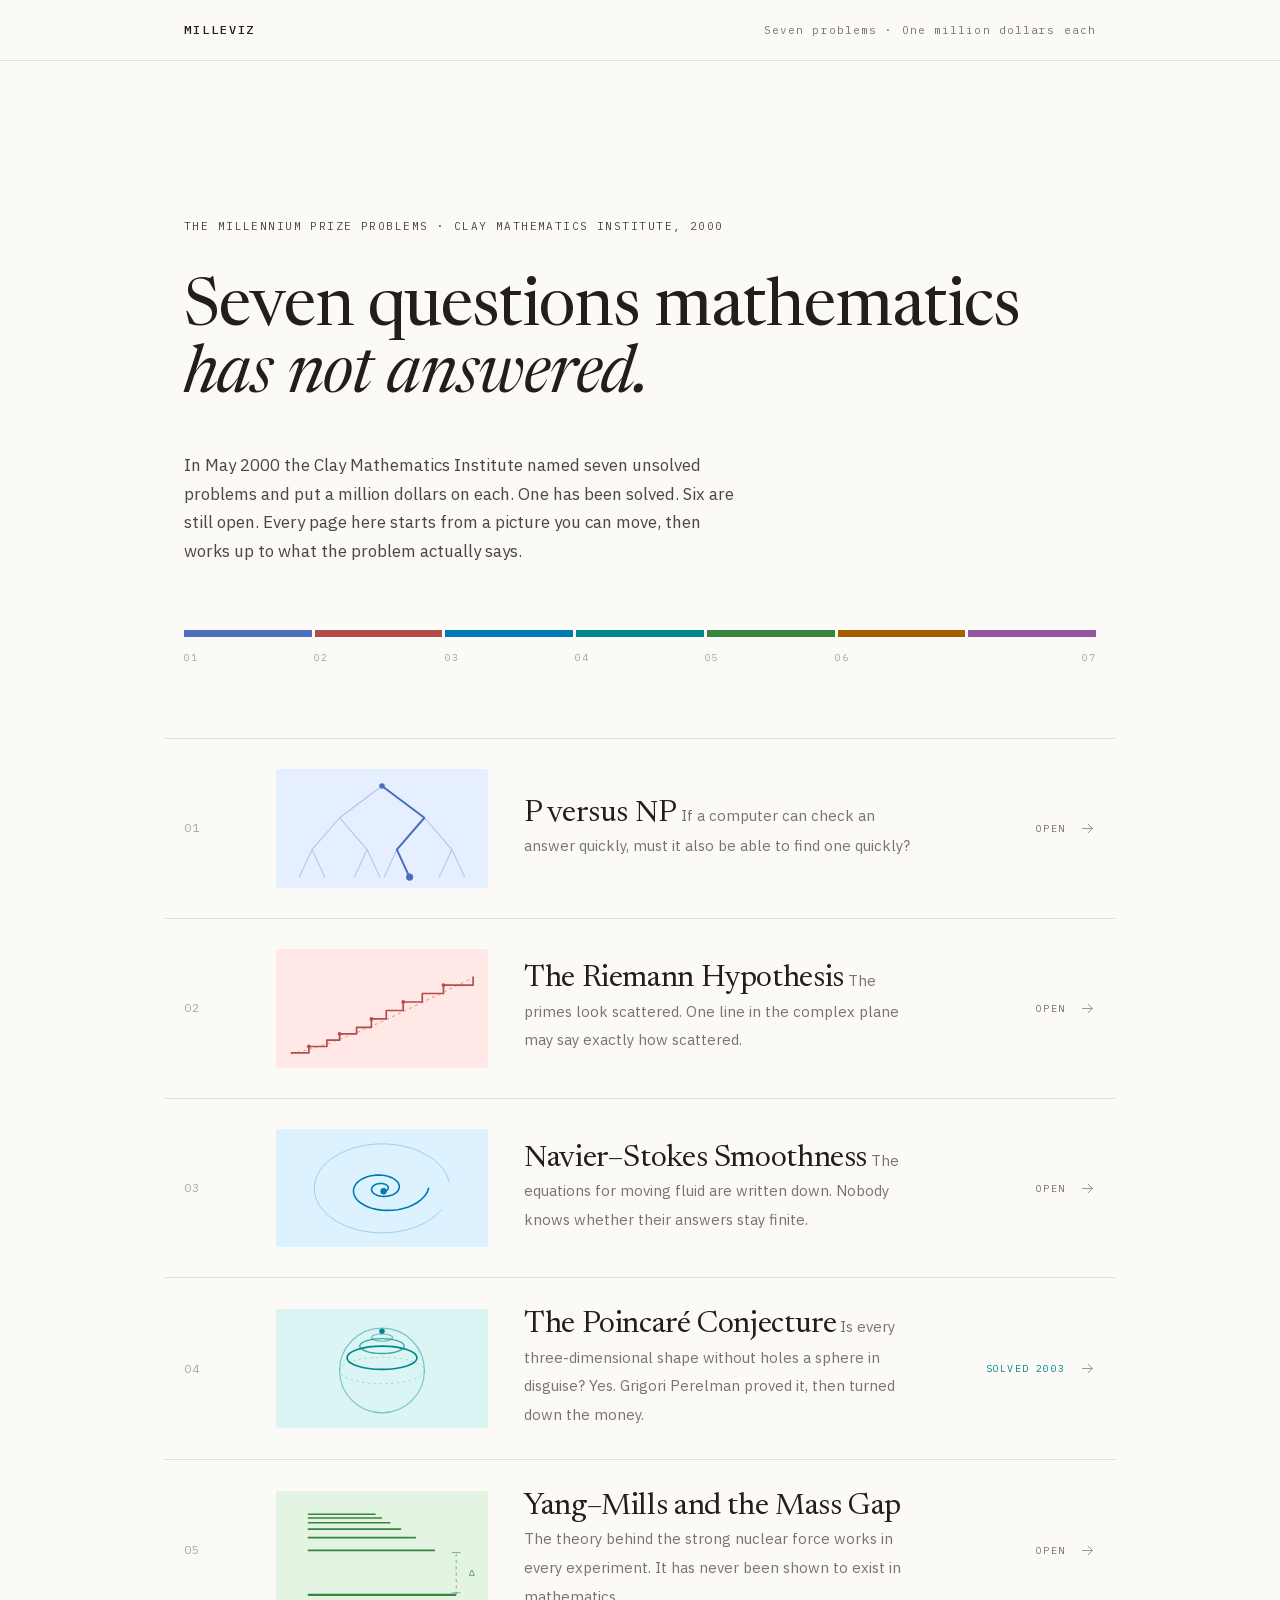
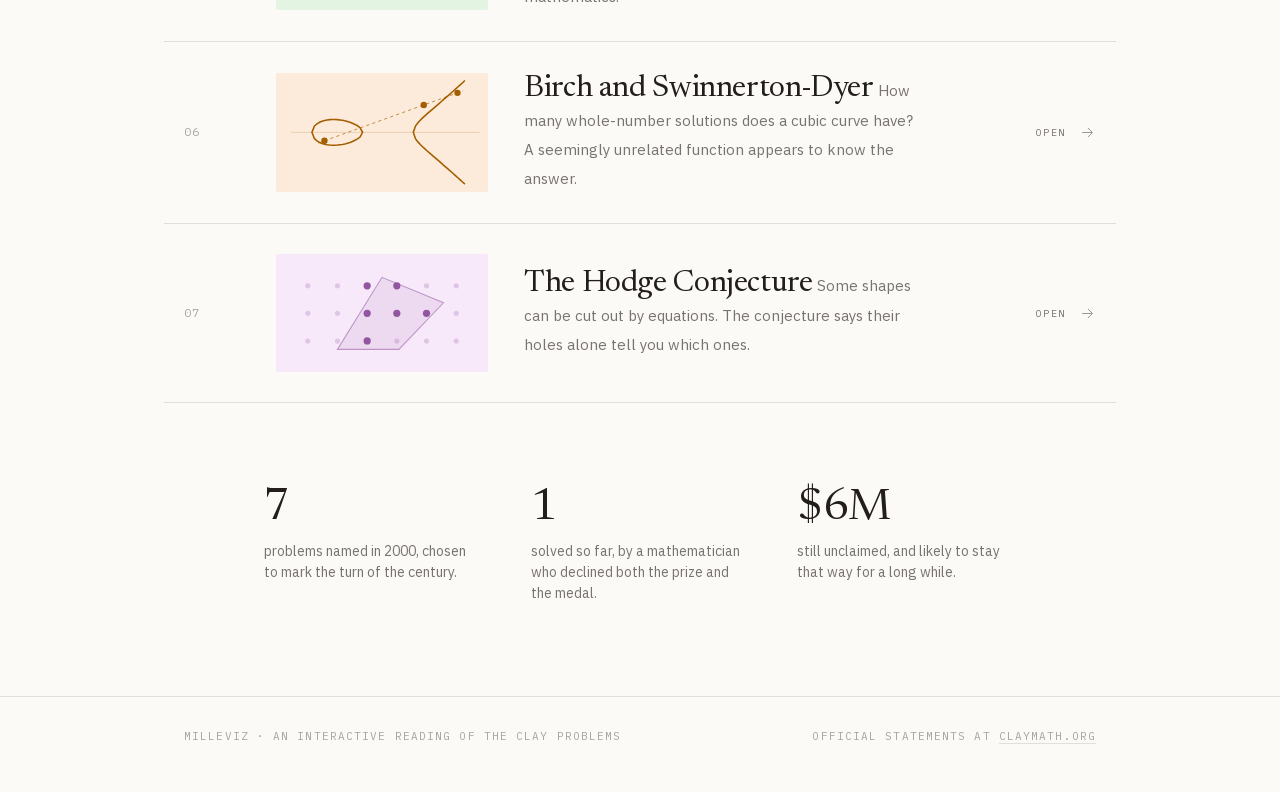
==== public/index.html @ 5b871f86 "Add the site shell and the Riemann Hypothesis page The design system lives in one stylesheet: paper " ====
<!doctype html>
<html lang="en">
<head>
<meta charset="utf-8">
<meta name="viewport" content="width=device-width, initial-scale=1">
<title>MilleViz: the Millennium Prize Problems, drawn</title>
<meta name="description" content="The seven Millennium Prize Problems explained from the picture up, with visuals you can move. P versus NP, Riemann, Navier-Stokes, Poincare, Yang-Mills, Birch and Swinnerton-Dyer, Hodge.">
<link rel="canonical" href="https://milleviz.xera.ac/">
<meta property="og:type" content="website">
<meta property="og:title" content="MilleViz: the Millennium Prize Problems, drawn">
<meta property="og:description" content="Seven questions mathematics has not answered, explained from the picture up.">
<meta property="og:url" content="https://milleviz.xera.ac/">
<link rel="icon" href="favicon.svg" type="image/svg+xml">
<link rel="stylesheet" href="styles.css">
</head>
<body>

<header class="topbar">
  <div class="wrap">
    <span class="wordmark">MILLEVIZ</span>
    <span class="topbar-note">Seven problems &middot; One million dollars each</span>
  </div>
</header>

<main>
  <section class="hero wrap">
    <p class="eyebrow">The Millennium Prize Problems &middot; Clay Mathematics Institute, 2000</p>
    <h1>Seven questions mathematics <em>has not answered.</em></h1>
    <p>In May 2000 the Clay Mathematics Institute named seven unsolved problems and put a million dollars on each. One has been solved. Six are still open. Every page here starts from a picture you can move, then works up to what the problem actually says.</p>
  </section>

  <nav class="wrap" aria-label="Jump to a problem">
    <div class="spectrum">
      <a href="problems/p-vs-np.html" style="background:#4c6ebd" aria-label="P versus NP"></a>
      <a href="problems/riemann.html" style="background:#b14e49" aria-label="The Riemann Hypothesis"></a>
      <a href="problems/navier-stokes.html" style="background:#007bb2" aria-label="Navier-Stokes smoothness"></a>
      <a href="problems/poincare.html" style="background:#008889" aria-label="The Poincare Conjecture"></a>
      <a href="problems/yang-mills.html" style="background:#38853e" aria-label="Yang-Mills and the mass gap"></a>
      <a href="problems/bsd.html" style="background:#a45e00" aria-label="Birch and Swinnerton-Dyer"></a>
      <a href="problems/hodge.html" style="background:#9256a0" aria-label="The Hodge Conjecture"></a>
    </div>
    <div class="spectrum-keys" aria-hidden="true">
      <span>01</span><span>02</span><span>03</span><span>04</span><span>05</span><span>06</span><span>07</span>
    </div>
  </nav>

  <div class="list wrap">

    <a class="row" href="problems/p-vs-np.html" style="--accent:#4c6ebd;--tint:#e5efff">
      <span class="idx">01</span>
      <span class="thumb"><svg viewBox="0 0 200 112" fill="none" aria-hidden="true">
        <g stroke="#4c6ebd" stroke-width="1" opacity=".34" stroke-linecap="round"><path d="M100,16 60,46 M100,16 140,46 M60,46 34,76 M60,46 86,76 M140,46 114,76 M140,46 166,76 M34,76 22,102 M34,76 46,102 M86,76 74,102 M86,76 98,102 M114,76 102,102 M166,76 154,102 M166,76 178,102"/></g>
        <path d="M100,16 140,46 114,76 126,102" stroke="#4c6ebd" stroke-width="1.9" stroke-linecap="round" stroke-linejoin="round"/>
        <circle cx="126" cy="102" r="3.4" fill="#4c6ebd"/><circle cx="100" cy="16" r="2.6" fill="#4c6ebd"/>
      </svg></span>
      <span class="text"><span class="t">P versus NP</span>
        <span class="q">If a computer can check an answer quickly, must it also be able to find one quickly?</span></span>
      <span class="status"><em>Open</em>
        <svg class="arw" viewBox="0 0 24 24" width="17" height="17" fill="none" stroke="currentColor" stroke-width="1.4" stroke-linecap="round" stroke-linejoin="round" aria-hidden="true"><path d="M5 12h13M13 6l6 6-6 6"/></svg></span>
    </a>

    <a class="row" href="problems/riemann.html" style="--accent:#b14e49;--tint:#ffe8e5">
      <span class="idx">02</span>
      <span class="thumb"><svg viewBox="0 0 200 112" fill="none" aria-hidden="true">
        <path d="M14,98 H31 V92 H48 V86 H60 V80 H76 V74 H90 V66 H104 V58 H120 V50 H138 V42 H158 V34 H186 V26" stroke="#b14e49" stroke-width="1.6" stroke-linejoin="round"/>
        <path d="M14,99 C62,89 112,63 186,27" stroke="#b14e49" stroke-width="1" opacity=".45" stroke-dasharray="3 3"/>
        <g fill="#b14e49"><circle cx="31" cy="92" r="1.8"/><circle cx="60" cy="80" r="1.8"/><circle cx="90" cy="66" r="1.8"/><circle cx="120" cy="50" r="1.8"/><circle cx="158" cy="34" r="1.8"/></g>
      </svg></span>
      <span class="text"><span class="t">The Riemann Hypothesis</span>
        <span class="q">The primes look scattered. One line in the complex plane may say exactly how scattered.</span></span>
      <span class="status"><em>Open</em>
        <svg class="arw" viewBox="0 0 24 24" width="17" height="17" fill="none" stroke="currentColor" stroke-width="1.4" stroke-linecap="round" stroke-linejoin="round" aria-hidden="true"><path d="M5 12h13M13 6l6 6-6 6"/></svg></span>
    </a>

    <a class="row" href="problems/navier-stokes.html" style="--accent:#007bb2;--tint:#ddf2ff">
      <span class="idx">03</span>
      <span class="thumb"><svg viewBox="0 0 200 112" fill="none" aria-hidden="true">
        <path d="M156.2,76.1 151.3,81.1 145.4,85.6 138.6,89.5 131,92.8 122.8,95.2 114.1,97 105.2,97.9 96.2,97.9 87.2,97.1 78.5,95.6 70.2,93.2 62.5,90 55.6,86.2 49.5,81.8 44.5,76.9 40.6,71.6 37.8,65.9 36.3,60.1 36.1,54.1 37.1,48.2 39.4,42.5 42.9,37 47.5,31.9 53.2,27.3 59.9,23.3 67.3,19.9 75.4,17.2 83.9,15.3 92.8,14.3 101.8,14 110.8,14.6 119.6,16 128,18.2 135.8,21.2 142.9,24.9 149.2,29.1 154.5,34 158.7,39.2 161.7,44.8 163.5,50.6" stroke="#007bb2" stroke-width=".9" opacity=".3"/>
        <path d="M144,56 142.6,59.7 140.3,63.2 137.3,66.3 133.7,69.1 129.5,71.5 124.9,73.5 120,75 114.9,76.1 109.7,76.7 104.6,76.8 99.6,76.5 94.8,75.8 90.3,74.7 86.3,73.3 82.7,71.5 79.6,69.6 77.1,67.4 75.2,65.1 73.9,62.7 73.2,60.3 73.1,57.9 73.5,55.6 74.5,53.4 75.9,51.3 77.8,49.4 80.1,47.8 82.7,46.4 85.5,45.2 88.5,44.4 91.6,43.8 94.7,43.5 97.8,43.4 100.8,43.7 103.7,44.1 106.3,44.8 108.7,45.7 110.8,46.8 112.6,48 114.1,49.3 115.2,50.7 115.9,52.2 116.3,53.7 116.3,55.1 115.9,56.5 115.3,57.8 114.4,59.1 113.2,60.2 111.8,61.1 110.2,62 108.5,62.6 106.6,63.1 104.8,63.4 102.9,63.6 101,63.6 99.2,63.4 97.5,63.1 95.9,62.7 94.5,62.1 93.2,61.4 92.2,60.7 91.4,59.9 90.7,59 90.3,58.1 90.1,57.3 90.2,56.4 90.4,55.5 90.8,54.8 91.4,54 92.2,53.4 93,52.8 94,52.3 95.1,51.9 96.2,51.7 97.3,51.5 98.5,51.4 99.6,51.4 100.7,51.5 101.7,51.7 102.6,52 103.5,52.4 104.2,52.8 104.8,53.3 105.3,53.7 105.7,54.3 105.9,54.8 106,55.3 105.9,55.9 105.8,56.4 105.5,56.8 105.1,57.3 104.6,57.7 104.1,58 103.5,58.3 102.9,58.5 102.2,58.7 101.5,58.7" stroke="#007bb2" stroke-width="1.5" stroke-linecap="round"/>
        <circle cx="101.5" cy="58.7" r="3" fill="#007bb2"/>
      </svg></span>
      <span class="text"><span class="t">Navier&ndash;Stokes Smoothness</span>
        <span class="q">The equations for moving fluid are written down. Nobody knows whether their answers stay finite.</span></span>
      <span class="status"><em>Open</em>
        <svg class="arw" viewBox="0 0 24 24" width="17" height="17" fill="none" stroke="currentColor" stroke-width="1.4" stroke-linecap="round" stroke-linejoin="round" aria-hidden="true"><path d="M5 12h13M13 6l6 6-6 6"/></svg></span>
    </a>

    <a class="row" href="problems/poincare.html" style="--accent:#008889;--tint:#daf5f4">
      <span class="idx">04</span>
      <span class="thumb"><svg viewBox="0 0 200 112" fill="none" aria-hidden="true">
        <circle cx="100" cy="58" r="40" stroke="#008889" stroke-width="1.1" opacity=".45"/>
        <ellipse cx="100" cy="58" rx="40" ry="12.5" stroke="#008889" stroke-width=".9" opacity=".28" stroke-dasharray="2.5 3"/>
        <ellipse cx="100" cy="46" rx="33" ry="11" stroke="#008889" stroke-width="1.6"/>
        <ellipse cx="100" cy="35" rx="21" ry="7" stroke="#008889" stroke-width="1.3" opacity=".72"/>
        <ellipse cx="100" cy="27" rx="10" ry="3.4" stroke="#008889" stroke-width="1.1" opacity=".5"/>
        <circle cx="100" cy="21" r="2.6" fill="#008889"/>
      </svg></span>
      <span class="text"><span class="t">The Poincar&eacute; Conjecture</span>
        <span class="q">Is every three-dimensional shape without holes a sphere in disguise? Yes. Grigori Perelman proved it, then turned down the money.</span></span>
      <span class="status"><em class="solved">Solved 2003</em>
        <svg class="arw" viewBox="0 0 24 24" width="17" height="17" fill="none" stroke="currentColor" stroke-width="1.4" stroke-linecap="round" stroke-linejoin="round" aria-hidden="true"><path d="M5 12h13M13 6l6 6-6 6"/></svg></span>
    </a>

    <a class="row" href="problems/yang-mills.html" style="--accent:#38853e;--tint:#e3f4e3">
      <span class="idx">05</span>
      <span class="thumb"><svg viewBox="0 0 200 112" fill="none" aria-hidden="true">
        <path d="M30,98 H170" stroke="#38853e" stroke-width="2"/>
        <g stroke="#38853e" stroke-width="1.5"><path d="M30,56 H150"/><path d="M30,44 H132"/><path d="M30,36 H118"/><path d="M30,30 H108"/><path d="M30,25.5 H100"/><path d="M30,22 H94"/></g>
        <path d="M170,98 V56" stroke="#38853e" stroke-width=".9" stroke-dasharray="3 3" opacity=".6"/>
        <path d="M166,96 174,96 M166,58 174,58" stroke="#38853e" stroke-width=".9" opacity=".6"/>
        <text x="182" y="80" font-family="ui-monospace, monospace" font-size="9" fill="#38853e" opacity=".85">&Delta;</text>
      </svg></span>
      <span class="text"><span class="t">Yang&ndash;Mills and the Mass Gap</span>
        <span class="q">The theory behind the strong nuclear force works in every experiment. It has never been shown to exist in mathematics.</span></span>
      <span class="status"><em>Open</em>
        <svg class="arw" viewBox="0 0 24 24" width="17" height="17" fill="none" stroke="currentColor" stroke-width="1.4" stroke-linecap="round" stroke-linejoin="round" aria-hidden="true"><path d="M5 12h13M13 6l6 6-6 6"/></svg></span>
    </a>

    <a class="row" href="problems/bsd.html" style="--accent:#a45e00;--tint:#fcebdb">
      <span class="idx">06</span>
      <span class="thumb"><svg viewBox="0 0 200 112" fill="none" aria-hidden="true">
        <path d="M14,56 H192" stroke="#a45e00" stroke-width=".7" opacity=".28"/>
        <path d="M33.9,56 36.3,50 38.7,47.9 41.1,46.5 43.5,45.5 45.9,44.8 48.3,44.3 50.7,44 53,43.9 55.4,43.9 57.8,44 60.2,44.3 62.6,44.6 65,45.1 67.4,45.8 69.8,46.5 72.1,47.4 74.5,48.5 76.9,49.8 79.3,51.6 81.7,56 79.3,60.4 76.9,62.2 74.5,63.5 72.1,64.6 69.8,65.5 67.4,66.2 65,66.9 62.6,67.4 60.2,67.7 57.8,68 55.4,68.1 53,68.1 50.7,68 48.3,67.7 45.9,67.2 43.5,66.5 41.1,65.5 38.7,64.1 36.3,62 33.9,56Z" stroke="#a45e00" stroke-width="1.5"/>
        <path d="M178.2,104.9 176,102.8 173.8,100.8 171.5,98.8 169.3,96.8 167.1,94.8 164.9,92.9 162.7,90.9 160.5,89 158.2,87.1 156,85.1 153.8,83.2 151.6,81.3 149.4,79.4 147.2,77.5 145,75.6 142.7,73.6 140.5,71.6 138.3,69.6 136.1,67.4 133.9,65 131.7,62.2 129.5,56 131.7,49.8 133.9,47 136.1,44.6 138.3,42.4 140.5,40.4 142.7,38.4 145,36.4 147.2,34.5 149.4,32.6 151.6,30.7 153.8,28.8 156,26.9 158.2,24.9 160.5,23 162.7,21.1 164.9,19.1 167.1,17.2 169.3,15.2 171.5,13.2 173.8,11.2 176,9.2 178.2,7.1" stroke="#a45e00" stroke-width="1.5"/>
        <path d="M40,66 176,17" stroke="#a45e00" stroke-width=".9" stroke-dasharray="3 3" opacity=".7"/>
        <g fill="#a45e00"><circle cx="45.7" cy="63.9" r="3"/><circle cx="139.4" cy="30.2" r="3"/><circle cx="171.2" cy="18.7" r="3"/></g>
      </svg></span>
      <span class="text"><span class="t">Birch and Swinnerton-Dyer</span>
        <span class="q">How many whole-number solutions does a cubic curve have? A seemingly unrelated function appears to know the answer.</span></span>
      <span class="status"><em>Open</em>
        <svg class="arw" viewBox="0 0 24 24" width="17" height="17" fill="none" stroke="currentColor" stroke-width="1.4" stroke-linecap="round" stroke-linejoin="round" aria-hidden="true"><path d="M5 12h13M13 6l6 6-6 6"/></svg></span>
    </a>

    <a class="row" href="problems/hodge.html" style="--accent:#9256a0;--tint:#f7e9fa">
      <span class="idx">07</span>
      <span class="thumb"><svg viewBox="0 0 200 112" fill="none" aria-hidden="true">
        <path d="M58,90 100,22 158,46 116,90 Z" fill="#9256a0" opacity=".1"/>
        <path d="M58,90 100,22 158,46 116,90 Z" stroke="#9256a0" stroke-width="1" opacity=".55"/>
        <g fill="#9256a0" opacity=".24">
          <circle cx="30" cy="30" r="2.4"/><circle cx="58" cy="30" r="2.4"/><circle cx="86" cy="30" r="2.4"/><circle cx="114" cy="30" r="2.4"/><circle cx="142" cy="30" r="2.4"/><circle cx="170" cy="30" r="2.4"/>
          <circle cx="30" cy="56" r="2.4"/><circle cx="58" cy="56" r="2.4"/><circle cx="86" cy="56" r="2.4"/><circle cx="114" cy="56" r="2.4"/><circle cx="142" cy="56" r="2.4"/><circle cx="170" cy="56" r="2.4"/>
          <circle cx="30" cy="82" r="2.4"/><circle cx="58" cy="82" r="2.4"/><circle cx="86" cy="82" r="2.4"/><circle cx="114" cy="82" r="2.4"/><circle cx="142" cy="82" r="2.4"/><circle cx="170" cy="82" r="2.4"/>
        </g>
        <g fill="#9256a0"><circle cx="86" cy="30" r="3.4"/><circle cx="114" cy="30" r="3.4"/><circle cx="86" cy="56" r="3.4"/><circle cx="114" cy="56" r="3.4"/><circle cx="142" cy="56" r="3.4"/><circle cx="86" cy="82" r="3.4"/></g>
      </svg></span>
      <span class="text"><span class="t">The Hodge Conjecture</span>
        <span class="q">Some shapes can be cut out by equations. The conjecture says their holes alone tell you which ones.</span></span>
      <span class="status"><em>Open</em>
        <svg class="arw" viewBox="0 0 24 24" width="17" height="17" fill="none" stroke="currentColor" stroke-width="1.4" stroke-linecap="round" stroke-linejoin="round" aria-hidden="true"><path d="M5 12h13M13 6l6 6-6 6"/></svg></span>
    </a>

  </div>

  <div class="tally wrap">
    <div><div class="n">7</div><p>problems named in 2000, chosen to mark the turn of the century.</p></div>
    <div><div class="n">1</div><p>solved so far, by a mathematician who declined both the prize and the medal.</p></div>
    <div><div class="n">$6M</div><p>still unclaimed, and likely to stay that way for a long while.</p></div>
  </div>
</main>

<footer class="site-foot">
  <div class="wrap">
    <span>MilleViz &middot; an interactive reading of the Clay problems</span>
    <span>Official statements at <a href="https://www.claymath.org/millennium-problems/" rel="noopener">claymath.org</a></span>
  </div>
</footer>

</body>
</html>
---- public/styles.css ----
/* MilleViz. One stylesheet for the index and all seven problem pages.
   The page is black on paper; color belongs to the problem, never to the chrome.
   Each problem page sets --accent and --tint on <body>. */

@font-face {
  font-family: Newsreader;
  src: url(fonts/newsreader-roman.woff2) format('woff2');
  font-weight: 300 600; font-style: normal; font-display: swap;
}
@font-face {
  font-family: Newsreader;
  src: url(fonts/newsreader-italic.woff2) format('woff2');
  font-weight: 300 600; font-style: italic; font-display: swap;
}
@font-face {
  font-family: 'Plex Sans';
  src: url(fonts/plex-sans-400.woff2) format('woff2');
  font-weight: 400 500; font-style: normal; font-display: swap;
}
@font-face {
  font-family: 'Plex Mono';
  src: url(fonts/plex-mono-400.woff2) format('woff2');
  font-weight: 400; font-style: normal; font-display: swap;
}
@font-face {
  font-family: 'Plex Mono';
  src: url(fonts/plex-mono-500.woff2) format('woff2');
  font-weight: 500; font-style: normal; font-display: swap;
}

:root {
  --paper: #fbfaf7;
  --paper-2: #f5f3ef;
  --ink: #241e1a;
  --ink-2: #4c4742;
  --muted: #79736f;
  --faint: #a7a4a0;
  --rule: #e2dfdb;
  --rule-2: #efece9;
  --accent: #241e1a;
  --tint: #f5f3ef;

  --serif: Newsreader, 'Iowan Old Style', 'Palatino Linotype', Palatino, Georgia, serif;
  --sans: 'Plex Sans', -apple-system, 'Helvetica Neue', Arial, sans-serif;
  --mono: 'Plex Mono', ui-monospace, SFMono-Regular, Menlo, Consolas, monospace;
}

*, *::before, *::after { box-sizing: border-box; }

html { -webkit-text-size-adjust: 100%; scroll-behavior: smooth; }
@media (prefers-reduced-motion: reduce) {
  html { scroll-behavior: auto; }
  *, *::before, *::after { animation-duration: .01ms !important; transition-duration: .01ms !important; }
}

body {
  margin: 0;
  background: var(--paper);
  color: var(--ink);
  font-family: var(--sans);
  font-size: 17px;
  line-height: 1.7;
  -webkit-font-smoothing: antialiased;
  text-rendering: optimizeLegibility;
}

a { color: var(--ink); text-decoration: none; }

.wrap { max-width: 1040px; margin: 0 auto; padding-inline: clamp(18px, 5vw, 80px); }
.prose { max-width: 620px; margin-inline: auto; }

/* ---------- shared chrome ---------- */

.topbar {
  border-bottom: 1px solid var(--rule);
}
.topbar .wrap {
  display: flex; align-items: center; justify-content: space-between; gap: 16px;
  padding-block: 20px;
}
.wordmark { font-family: var(--mono); font-size: 12px; letter-spacing: .16em; font-weight: 500; }
.topbar-note { font-family: var(--mono); font-size: 11px; letter-spacing: .1em; color: var(--muted); }
.back { display: inline-flex; align-items: center; gap: 9px; color: var(--muted); }
.back svg { flex: none; }
.back span { font-family: var(--mono); font-size: 11px; letter-spacing: .12em; }
.back:hover { color: var(--ink); }

.eyebrow {
  font-family: var(--mono); font-size: 11px; letter-spacing: .13em;
  color: var(--muted); text-transform: uppercase;
}
.eyebrow-row { display: flex; justify-content: space-between; gap: 20px; flex-wrap: wrap; }
.eyebrow-row .lead { color: var(--accent); }

h1, h2, h3 { font-family: var(--serif); font-weight: 400; letter-spacing: -.015em; margin: 0; }
h1 { font-size: clamp(38px, 6.4vw, 66px); line-height: 1.02; text-wrap: balance; }
h2 { font-size: clamp(27px, 4vw, 38px); line-height: 1.14; text-wrap: balance; }
h3 { font-size: clamp(21px, 2.6vw, 26px); line-height: 1.2; }
h1 em, h2 em { font-style: italic; color: var(--accent); }

p { margin: 0 0 0 0; }
p + p { margin-top: 20px; }
.lede { font-size: clamp(18px, 2.3vw, 20px); line-height: 1.6; color: var(--ink); }
.body-copy { color: var(--ink-2); }
.section-head { margin-top: clamp(64px, 9vw, 104px); }
.section-head h2 { margin-top: 16px; }
.section-head p { margin-top: 22px; }

.claim {
  margin-top: 40px; border-left: 2px solid var(--accent); padding: 4px 0 4px 22px;
}
.claim .eyebrow { color: var(--accent); display: block; margin-bottom: 10px; }
.claim div:last-child { font-size: 16.5px; line-height: 1.65; }

.note {
  margin-top: 28px; background: var(--paper-2); padding: 20px 22px;
  font-size: 14.5px; line-height: 1.65; color: var(--ink-2);
}
.note .eyebrow { display: block; margin-bottom: 8px; }

/* ---------- figures ---------- */

.fig { margin-top: clamp(34px, 5vw, 48px); border-top: 1px solid var(--rule); padding-top: 18px; }
.fig-head {
  display: flex; justify-content: space-between; align-items: baseline; gap: 16px;
  font-family: var(--mono); font-size: 10.5px; letter-spacing: .11em;
  color: var(--muted); text-transform: uppercase; margin-bottom: 16px;
}
.fig-head .n { color: var(--faint); flex: none; }
.fig svg, .fig canvas { display: block; width: 100%; height: auto; }
.fig canvas { aspect-ratio: 1040 / 460; }
.fig-note {
  font-size: 13.5px; line-height: 1.6; color: var(--muted);
  margin-top: 16px; max-width: 620px;
}

/* Figure controls. One row per control: label above, input below. */
.controls {
  display: grid; grid-template-columns: repeat(auto-fit, minmax(230px, 1fr));
  gap: clamp(20px, 4vw, 48px); align-items: end; margin-top: 22px;
}
.ctl-head {
  display: flex; justify-content: space-between; gap: 12px;
  font-family: var(--mono); font-size: 10.5px; letter-spacing: .11em;
  color: var(--muted); text-transform: uppercase; margin-bottom: 4px;
}
.readout { text-align: right; }
.readout .v { font-family: var(--serif); font-size: clamp(32px, 5vw, 46px); line-height: 1; color: var(--accent); }
.readout .k { font-family: var(--mono); font-size: 10.5px; letter-spacing: .11em; color: var(--muted); margin-top: 8px; text-transform: uppercase; }

input[type=range] {
  -webkit-appearance: none; appearance: none;
  background: transparent; width: 100%; height: 26px; margin: 0; cursor: pointer;
}
input[type=range]::-webkit-slider-runnable-track { height: 1px; background: #d6d2cd; }
input[type=range]::-webkit-slider-thumb {
  -webkit-appearance: none; appearance: none;
  width: 17px; height: 17px; margin-top: -8px; border-radius: 50%;
  background: var(--paper); border: 1.5px solid var(--accent);
}
input[type=range]::-moz-range-track { height: 1px; background: #d6d2cd; }
input[type=range]::-moz-range-thumb {
  width: 15px; height: 15px; border-radius: 50%;
  background: var(--paper); border: 1.5px solid var(--accent);
}
input[type=range]:focus-visible { outline: 2px solid var(--accent); outline-offset: 4px; }

.btnrow { display: flex; flex-wrap: wrap; gap: 10px; }
button {
  font-family: var(--mono); font-size: 11px; letter-spacing: .1em; text-transform: uppercase;
  color: var(--ink); background: var(--paper); border: 1px solid var(--rule);
  padding: 10px 16px; min-height: 44px; cursor: pointer;
  transition: border-color 140ms ease, color 140ms ease, background 140ms ease;
}
button:hover { border-color: var(--accent); color: var(--accent); }
button[aria-pressed=true] { background: var(--tint); border-color: var(--accent); color: var(--accent); }
button:focus-visible { outline: 2px solid var(--accent); outline-offset: 2px; }

/* ---------- disclosures ---------- */

.disc { border-top: 1px solid var(--rule); }
.disc:last-of-type { border-bottom: 1px solid var(--rule); }
.disc summary {
  list-style: none; cursor: pointer; padding-block: 22px; min-height: 44px;
  display: flex; justify-content: space-between; align-items: center; gap: 20px;
  font-size: 16px;
}
.disc summary::-webkit-details-marker { display: none; }
.disc summary::after { content: '+'; font-family: var(--mono); font-size: 15px; color: var(--faint); }
.disc[open] summary::after { content: '\2013'; }
.disc summary:focus-visible { outline: 2px solid var(--accent); outline-offset: -2px; }
.disc-body { padding-bottom: 26px; font-size: 14.5px; line-height: 1.7; color: var(--muted); }
.disc-body .eq {
  font-family: var(--serif); font-size: clamp(19px, 3vw, 25px); color: var(--ink);
  line-height: 1.5; margin-bottom: 18px; overflow-x: auto;
}

/* ---------- prev / next ---------- */

.pager { display: grid; grid-template-columns: repeat(2, minmax(0, 1fr)); gap: clamp(16px, 4vw, 40px); margin-top: clamp(56px, 8vw, 76px); }
.pager a { display: block; border-top: 2px solid var(--rule); padding-top: 18px; }
.pager .k { font-family: var(--mono); font-size: 10.5px; letter-spacing: .12em; color: var(--muted); text-transform: uppercase; }
.pager .t { font-family: var(--serif); font-size: clamp(20px, 3vw, 28px); line-height: 1.15; margin-top: 10px; }
.pager .next { text-align: right; }
.pager a:hover .t { color: var(--accent); }

/* ---------- footer ---------- */

.site-foot { margin-top: clamp(60px, 9vw, 92px); border-top: 1px solid var(--rule); }
.site-foot .wrap {
  display: flex; justify-content: space-between; gap: 16px; flex-wrap: wrap;
  padding-block: 30px 46px;
  font-family: var(--mono); font-size: 11px; letter-spacing: .1em; color: var(--faint);
  text-transform: uppercase;
}
.site-foot a { color: var(--faint); border-bottom: 1px solid var(--rule); }
.site-foot a:hover { color: var(--ink); }

/* ---------- index ---------- */

.hero { padding-top: clamp(60px, 11vw, 116px); }
.hero .eyebrow { margin-bottom: clamp(24px, 4vw, 40px); }
.hero h1 { max-width: 900px; }
.hero p { margin-top: clamp(28px, 4vw, 40px); max-width: 560px; color: var(--ink-2); }

.spectrum { display: flex; gap: 3px; align-items: flex-end; margin-top: clamp(44px, 7vw, 64px); }
.spectrum a { flex: 1 1 0; height: 7px; transition: height 160ms ease; }
.spectrum a:hover, .spectrum a:focus-visible { height: 14px; outline: none; }
.spectrum-keys {
  display: flex; margin-top: 12px;
  font-family: var(--mono); font-size: 10px; letter-spacing: .1em; color: var(--faint);
}
.spectrum-keys span { flex: 1 1 0; }
.spectrum-keys span:last-child { text-align: right; }

.list { margin-top: clamp(48px, 7vw, 72px); }
.row {
  display: grid; grid-template-columns: 56px 212px minmax(0, 1fr) 136px;
  gap: clamp(18px, 3vw, 36px); align-items: center;
  padding: 30px 20px; margin-inline: -20px;
  border-top: 1px solid var(--rule);
  transition: background 140ms ease;
}
.list .row:last-child { border-bottom: 1px solid var(--rule); }
.row:hover { background: var(--paper-2); }
.row:focus-visible { outline: 2px solid var(--accent); outline-offset: -2px; }
.row .idx { font-family: var(--mono); font-size: 12px; color: var(--faint); letter-spacing: .06em; }
.row .thumb { border-radius: 2px; overflow: hidden; background: var(--tint); }
.row .thumb svg { display: block; width: 100%; height: auto; }
.row .t { font-family: var(--serif); font-size: clamp(24px, 3.4vw, 31px); line-height: 1.1; letter-spacing: -.012em; transition: color 140ms ease; }
.row:hover .t { color: var(--accent); }
.row .q { font-size: 15px; line-height: 1.55; color: var(--muted); margin-top: 9px; max-width: 430px; }
.row .status { display: flex; align-items: center; justify-content: flex-end; gap: 14px; }
.row .status em {
  font-family: var(--mono); font-size: 10px; letter-spacing: .12em; font-style: normal;
  color: var(--muted); text-transform: uppercase; white-space: nowrap;
}
.row .status .solved { color: var(--accent); }
.row .arw { opacity: .45; transition: transform 160ms ease, opacity 160ms ease; flex: none; }
.row:hover .arw { transform: translateX(5px); opacity: 1; }

.tally {
  display: grid; grid-template-columns: repeat(auto-fit, minmax(200px, 1fr));
  gap: clamp(24px, 5vw, 48px); max-width: 880px; margin-top: clamp(56px, 8vw, 84px);
}
.tally .n { font-family: var(--serif); font-size: clamp(34px, 5vw, 44px); line-height: 1; }
.tally p { font-size: 14px; line-height: 1.5; color: var(--muted); margin-top: 10px; }

@media (max-width: 820px) {
  .row {
    grid-template-columns: 44px minmax(0, 1fr);
    grid-template-areas: 'idx text' 'thumb thumb' 'status status';
    row-gap: 16px; align-items: start;
  }
  .row .idx { grid-area: idx; padding-top: 6px; }
  .row .thumb { grid-area: thumb; }
  .row .text { grid-area: text; }
  .row .status { grid-area: status; justify-content: flex-start; }
  .row .arw { display: none; }
}

@media (max-width: 620px) {
  .pager { grid-template-columns: minmax(0, 1fr); }
  .pager .next { text-align: left; }
  .fig canvas { aspect-ratio: 4 / 3; }
}

/* Figure primitives shared by the scripts. */
.grid-line { stroke: var(--rule-2); stroke-width: 1; }
.axis-line { stroke: #d6d2cd; stroke-width: 1; }
.tick { font-family: var(--mono); font-size: 10px; fill: var(--faint); }
.serieslabel { font-family: var(--mono); font-size: 11px; }
.plot-frame { fill: none; }

/* ---------- problem page ---------- */

.page-hero { padding-top: clamp(56px, 10vw, 108px); }
.page-hero h1 { margin-top: clamp(22px, 4vw, 34px); }
.page-hero .lede { margin-top: clamp(26px, 4vw, 36px); }
.page-hero .body-copy { margin-top: 24px; }
.disclosures { margin-top: clamp(60px, 9vw, 84px); }
noscript .note { display: block; }
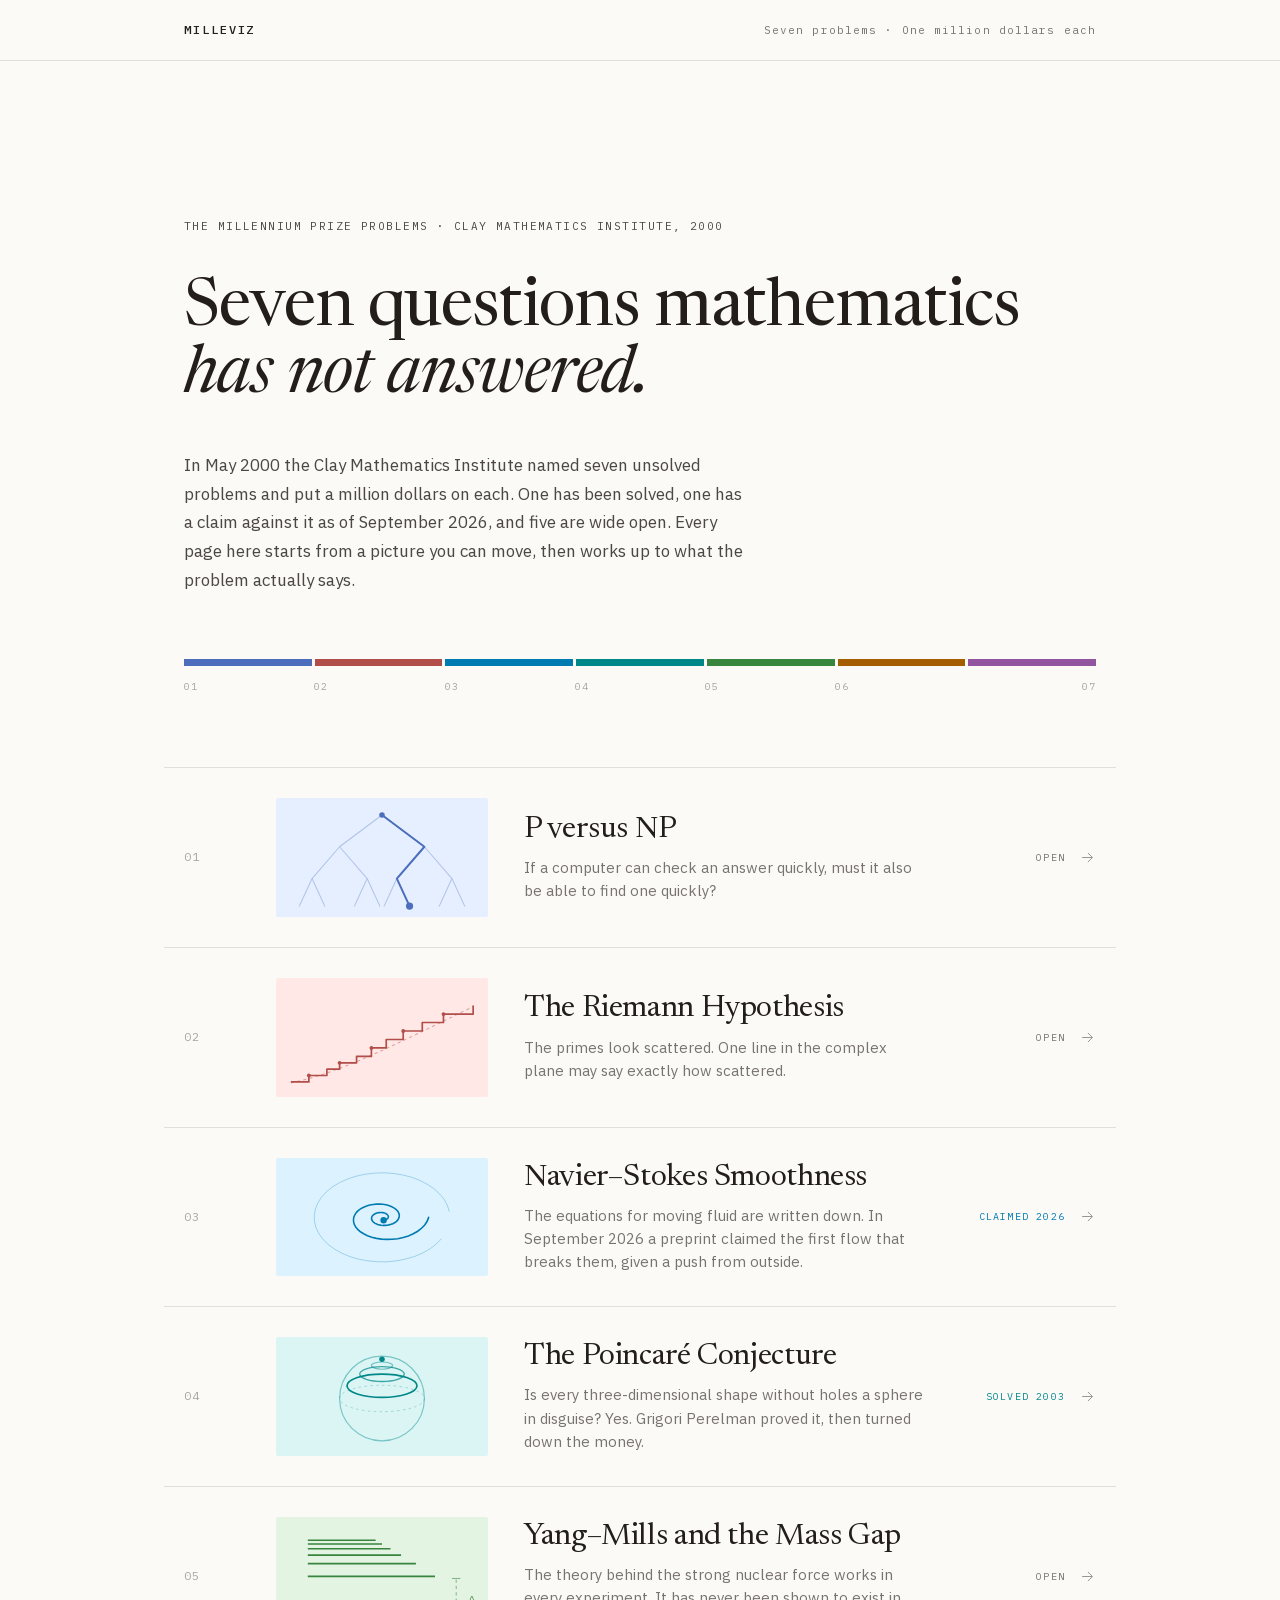
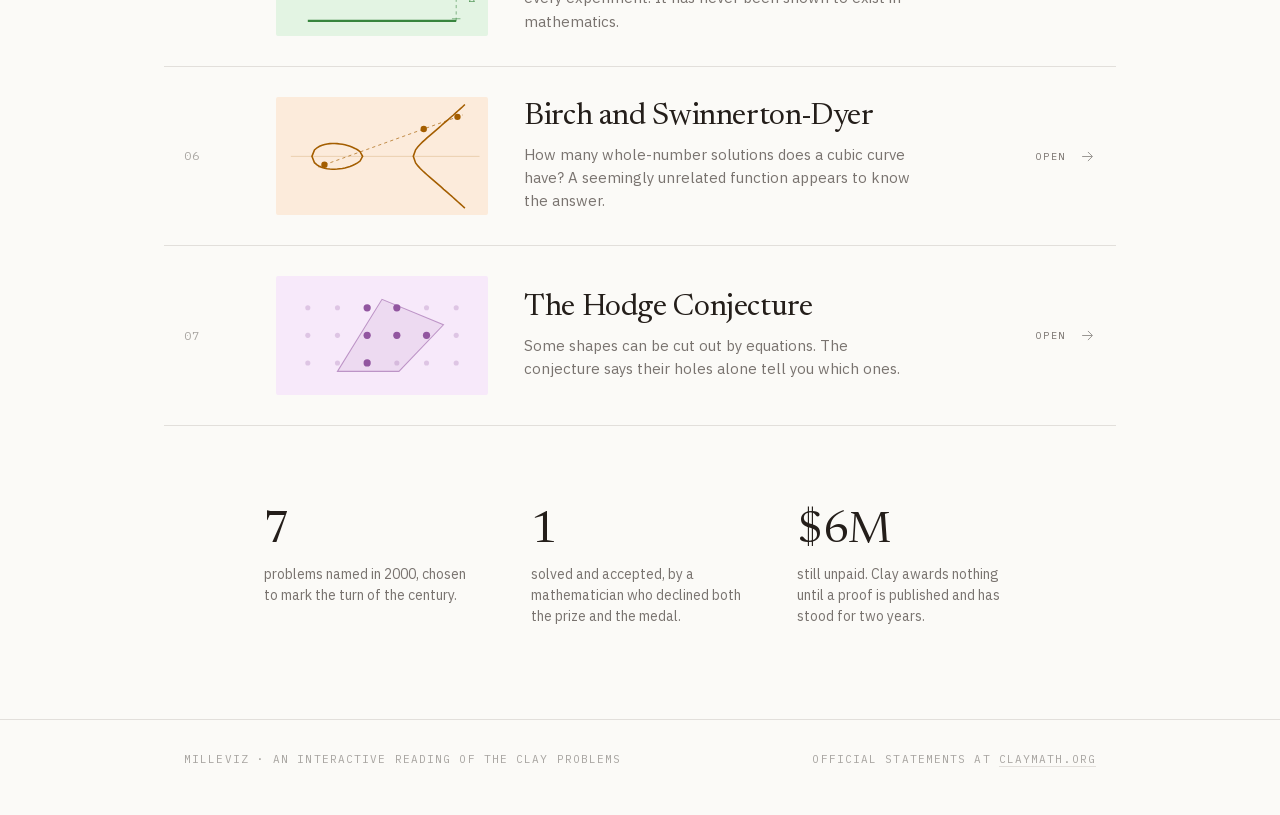
==== commit 31f8c805: "Rewrite the Navier-Stokes page for the September 2026 blowup construction The preprint constructs, f" ====
--- a/public/index.html
+++ b/public/index.html
@@ -4,7 +4,7 @@
 <meta charset="utf-8">
 <meta name="viewport" content="width=device-width, initial-scale=1">
 <title>MilleViz: the Millennium Prize Problems, drawn</title>
-<meta name="description" content="The seven Millennium Prize Problems explained from the picture up, with visuals you can move. P versus NP, Riemann, Navier-Stokes, Poincare, Yang-Mills, Birch and Swinnerton-Dyer, Hodge.">
+<meta name="description" content="The seven Millennium Prize Problems explained from the picture up, with visuals you can move. P versus NP, Riemann, Navier-Stokes and its claimed 2026 solution, Poincare, Yang-Mills, Birch and Swinnerton-Dyer, Hodge.">
 <link rel="canonical" href="https://milleviz.xera.ac/">
 <meta property="og:type" content="website">
 <meta property="og:title" content="MilleViz: the Millennium Prize Problems, drawn">
@@ -26,7 +26,7 @@
   <section class="hero wrap">
     <p class="eyebrow">The Millennium Prize Problems &middot; Clay Mathematics Institute, 2000</p>
     <h1>Seven questions mathematics <em>has not answered.</em></h1>
-    <p>In May 2000 the Clay Mathematics Institute named seven unsolved problems and put a million dollars on each. One has been solved. Six are still open. Every page here starts from a picture you can move, then works up to what the problem actually says.</p>
+    <p>In May 2000 the Clay Mathematics Institute named seven unsolved problems and put a million dollars on each. One has been solved, one has a claim against it as of September 2026, and five are wide open. Every page here starts from a picture you can move, then works up to what the problem actually says.</p>
   </section>
 
   <nav class="wrap" aria-label="Jump to a problem">
@@ -80,8 +80,8 @@
         <circle cx="101.5" cy="58.7" r="3" fill="#007bb2"/>
       </svg></span>
       <span class="text"><span class="t">Navier&ndash;Stokes Smoothness</span>
-        <span class="q">The equations for moving fluid are written down. Nobody knows whether their answers stay finite.</span></span>
-      <span class="status"><em>Open</em>
+        <span class="q">The equations for moving fluid are written down. In September 2026 a preprint claimed the first flow that breaks them, given a push from outside.</span></span>
+      <span class="status"><em class="solved">Claimed 2026</em>
         <svg class="arw" viewBox="0 0 24 24" width="17" height="17" fill="none" stroke="currentColor" stroke-width="1.4" stroke-linecap="round" stroke-linejoin="round" aria-hidden="true"><path d="M5 12h13M13 6l6 6-6 6"/></svg></span>
     </a>
 
@@ -153,8 +153,8 @@
 
   <div class="tally wrap">
     <div><div class="n">7</div><p>problems named in 2000, chosen to mark the turn of the century.</p></div>
-    <div><div class="n">1</div><p>solved so far, by a mathematician who declined both the prize and the medal.</p></div>
-    <div><div class="n">$6M</div><p>still unclaimed, and likely to stay that way for a long while.</p></div>
+    <div><div class="n">1</div><p>solved and accepted, by a mathematician who declined both the prize and the medal.</p></div>
+    <div><div class="n">$6M</div><p>still unpaid. Clay awards nothing until a proof is published and has stood for two years.</p></div>
   </div>
 </main>
 
--- a/public/styles.css
+++ b/public/styles.css
@@ -247,9 +247,12 @@
 .row .idx { font-family: var(--mono); font-size: 12px; color: var(--faint); letter-spacing: .06em; }
 .row .thumb { border-radius: 2px; overflow: hidden; background: var(--tint); }
 .row .thumb svg { display: block; width: 100%; height: auto; }
-.row .t { font-family: var(--serif); font-size: clamp(24px, 3.4vw, 31px); line-height: 1.1; letter-spacing: -.012em; transition: color 140ms ease; }
+.row .text { display: block; }
+.row .t { display: block; font-family: var(--serif); font-size: clamp(24px, 3.4vw, 31px); line-height: 1.1; letter-spacing: -.012em; transition: color 140ms ease; }
 .row:hover .t { color: var(--accent); }
-.row .q { font-size: 15px; line-height: 1.55; color: var(--muted); margin-top: 9px; max-width: 430px; }
+.row .q { display: block; font-size: 15px; line-height: 1.55; color: var(--muted); margin-top: 9px; max-width: 430px; }
+.row .idx { display: block; }
+.row .thumb { display: block; }
 .row .status { display: flex; align-items: center; justify-content: flex-end; gap: 14px; }
 .row .status em {
   font-family: var(--mono); font-size: 10px; letter-spacing: .12em; font-style: normal;
@@ -277,6 +280,8 @@
   .row .text { grid-area: text; }
   .row .status { grid-area: status; justify-content: flex-start; }
   .row .arw { display: none; }
+  /* The bleed that gives the hover state its margin does not fit a phone. */
+  .row { margin-inline: 0; padding-inline: 0; }
 }
 
 @media (max-width: 620px) {
@@ -300,3 +305,57 @@
 .page-hero .body-copy { margin-top: 24px; }
 .disclosures { margin-top: clamp(60px, 9vw, 84px); }
 noscript .note { display: block; }
+
+/* ---------- stat lines and the subset-sum puzzle ---------- */
+
+.statline { display: grid; grid-template-columns: repeat(auto-fit, minmax(210px, 1fr)); gap: clamp(18px, 4vw, 40px); margin: 26px 0 0 0; }
+.statline div { border-top: 1px solid var(--rule); padding-top: 12px; }
+.statline dt { font-family: var(--mono); font-size: 10.5px; letter-spacing: .11em; color: var(--muted); text-transform: uppercase; }
+.statline dd { margin: 8px 0 0 0; font-family: var(--serif); font-size: clamp(20px, 2.6vw, 26px); line-height: 1.2; color: var(--ink); }
+.statline dd.hot { color: var(--accent); }
+
+.puzzle { margin-top: 4px; }
+.chips { display: flex; flex-wrap: wrap; gap: 8px; }
+.chips button {
+  font-family: var(--mono); font-size: 14px; letter-spacing: .02em; text-transform: none;
+  padding: 12px 16px; min-width: 78px; justify-content: center;
+}
+.chips button[aria-pressed=true] { background: var(--accent); border-color: var(--accent); color: var(--paper); }
+.chips button.scan { border-color: var(--accent); color: var(--accent); }
+.puzzle-foot { display: flex; flex-wrap: wrap; gap: clamp(20px, 4vw, 44px); align-items: flex-end; justify-content: space-between; margin-top: 26px; }
+.sumline { display: flex; flex-wrap: wrap; gap: clamp(20px, 4vw, 44px); }
+.sumline div { display: flex; flex-direction: column; gap: 6px; }
+.sumline .k { font-family: var(--mono); font-size: 10.5px; letter-spacing: .11em; color: var(--muted); text-transform: uppercase; }
+.sumline .v { font-family: var(--serif); font-size: clamp(26px, 4vw, 36px); line-height: 1; }
+.sumline .v.hit { color: var(--accent); }
+.verdict { margin-top: 22px; font-size: 15px; color: var(--muted); min-height: 1.6em; }
+.verdict.hit { color: var(--accent); }
+
+.coords {
+  margin-top: 22px; font-family: var(--mono); font-size: 12.5px; line-height: 1.75;
+  color: var(--ink-2); word-break: break-all; border-top: 1px solid var(--rule); padding-top: 16px;
+}
+.coords b { color: var(--accent); font-weight: 500; }
+
+/* ---------- the four alternatives ---------- */
+
+.alts { list-style: none; margin: 0; padding: 0; }
+.alts li {
+  display: grid; grid-template-columns: 44px minmax(0, 1fr) 132px;
+  gap: clamp(14px, 3vw, 30px); align-items: baseline;
+  padding: 20px 0; border-top: 1px solid var(--rule);
+}
+.alts li:last-child { border-bottom: 1px solid var(--rule); }
+.alts .alt-k { font-family: var(--mono); font-size: 13px; color: var(--faint); }
+.alts .alt-b { font-size: 15.5px; line-height: 1.6; color: var(--muted); }
+.alts .alt-b b { font-weight: 400; color: var(--ink); }
+.alts .alt-s {
+  font-family: var(--mono); font-size: 10px; letter-spacing: .12em;
+  text-transform: uppercase; color: var(--muted); text-align: right; white-space: nowrap;
+}
+.alts li.hit .alt-k, .alts li.hit .alt-s { color: var(--accent); }
+.alts li.hit .alt-b b { color: var(--accent); }
+@media (max-width: 620px) {
+  .alts li { grid-template-columns: 30px minmax(0, 1fr); }
+  .alts .alt-s { grid-column: 2; text-align: left; }
+}
